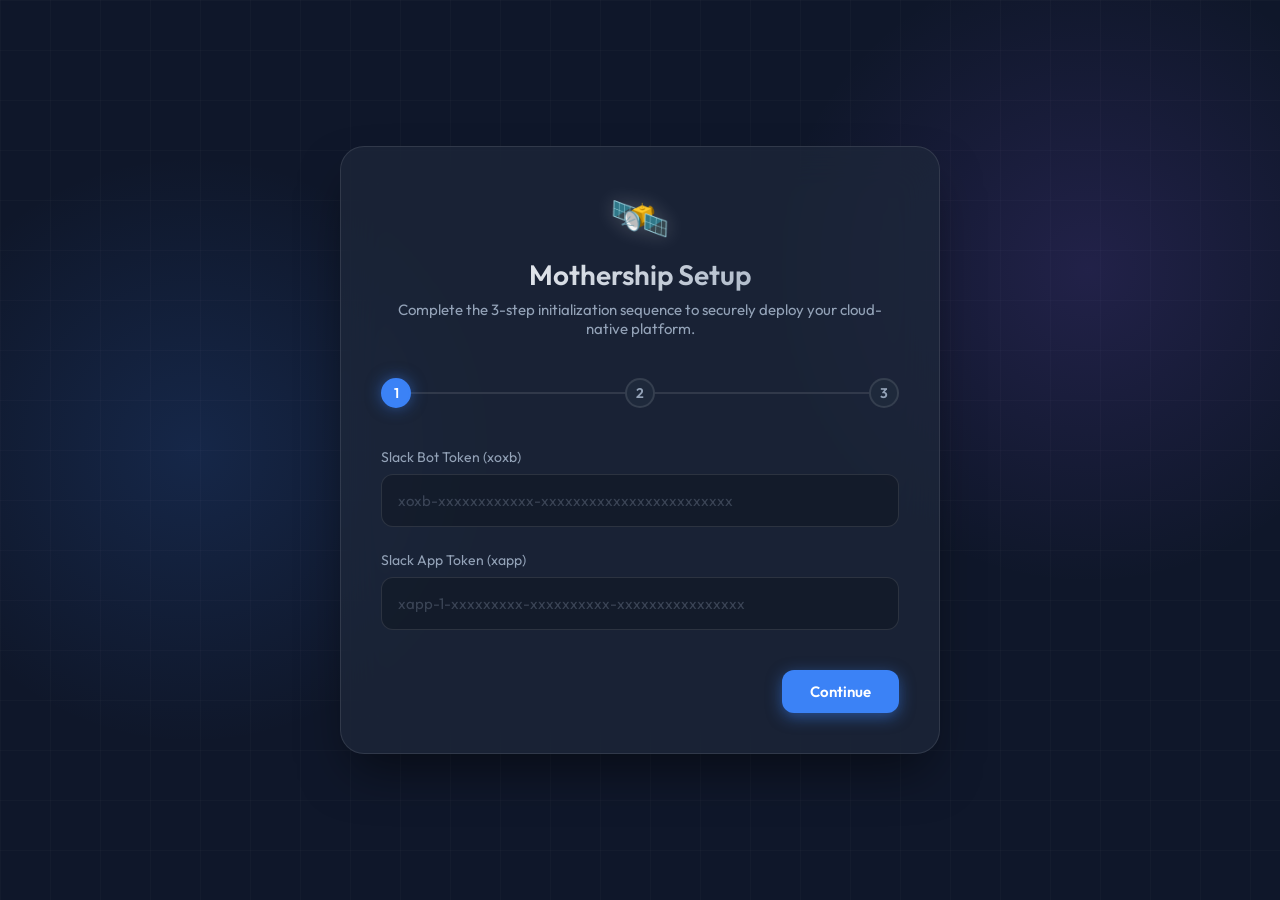
==== static/index.html @ e451baf6 "feat: Implement the initial Mothership application with a multi-stack AI agent tournament, Slack int" ====
<!DOCTYPE html>
<html lang="en">
<head>
    <meta charset="UTF-8">
    <meta name="viewport" content="width=device-width, initial-scale=1.0">
    <title>Mothership Initialization</title>
    <!-- Modern Typography -->
    <link href="https://fonts.googleapis.com/css2?family=Outfit:wght@300;400;600&display=swap" rel="stylesheet">
    <style>
        :root {
            --bg-dark: #0f172a;
            --glass-bg: rgba(30, 41, 59, 0.7);
            --glass-border: rgba(255, 255, 255, 0.1);
            --accent-primary: #3b82f6;
            --accent-glow: rgba(59, 130, 246, 0.5);
            --text-main: #f8fafc;
            --text-muted: #94a3b8;
            --success: #10b981;
        }

        * {
            box-sizing: border-box;
            margin: 0;
            padding: 0;
        }

        body {
            font-family: 'Outfit', sans-serif;
            background-color: var(--bg-dark);
            color: var(--text-main);
            min-height: 100vh;
            display: flex;
            align-items: center;
            justify-content: center;
            background-image: 
                radial-gradient(circle at 15% 50%, rgba(59, 130, 246, 0.15), transparent 25%),
                radial-gradient(circle at 85% 30%, rgba(139, 92, 246, 0.15), transparent 25%);
            overflow: hidden;
        }

        /* Animated background particles effect */
        .bg-grid {
            position: absolute;
            top: 0; left: 0; right: 0; bottom: 0;
            background-size: 50px 50px;
            background-image: linear-gradient(to right, rgba(255,255,255,0.02) 1px, transparent 1px),
                              linear-gradient(to bottom, rgba(255,255,255,0.02) 1px, transparent 1px);
            z-index: 0;
            pointer-events: none;
        }

        .wizard-container {
            position: relative;
            z-index: 10;
            width: 100%;
            max-width: 600px;
            background: var(--glass-bg);
            backdrop-filter: blur(20px);
            -webkit-backdrop-filter: blur(20px);
            border: 1px solid var(--glass-border);
            border-radius: 24px;
            padding: 40px;
            box-shadow: 0 25px 50px -12px rgba(0, 0, 0, 0.5);
            transform: translateY(20px);
            opacity: 0;
            animation: slideUp 0.6s cubic-bezier(0.16, 1, 0.3, 1) forwards;
        }

        @keyframes slideUp {
            to {
                transform: translateY(0);
                opacity: 1;
            }
        }

        .header {
            text-align: center;
            margin-bottom: 40px;
        }

        .logo-icon {
            font-size: 48px;
            display: inline-block;
            margin-bottom: 10px;
            text-shadow: 0 0 20px rgba(255,255,255,0.2);
            animation: float 4s ease-in-out infinite;
        }

        @keyframes float {
            0% { transform: translateY(0px); }
            50% { transform: translateY(-10px); }
            100% { transform: translateY(0px); }
        }

        h1 {
            font-size: 28px;
            font-weight: 600;
            background: linear-gradient(135deg, #fff, #94a3b8);
            -webkit-background-clip: text;
            -webkit-text-fill-color: transparent;
            margin-bottom: 8px;
        }

        p.subtitle {
            color: var(--text-muted);
            font-size: 15px;
        }

        .step-indicator {
            display: flex;
            justify-content: space-between;
            margin-bottom: 40px;
            position: relative;
        }

        .step-indicator::before {
            content: '';
            position: absolute;
            top: 50%;
            left: 0;
            right: 0;
            height: 2px;
            background: var(--glass-border);
            z-index: 1;
            transform: translateY(-50%);
        }

        .step-dot {
            width: 30px;
            height: 30px;
            border-radius: 50%;
            background: #1e293b;
            border: 2px solid var(--glass-border);
            display: flex;
            align-items: center;
            justify-content: center;
            font-size: 14px;
            font-weight: 600;
            color: var(--text-muted);
            z-index: 2;
            transition: all 0.3s ease;
        }

        .step-dot.active {
            background: var(--accent-primary);
            border-color: var(--accent-primary);
            color: white;
            box-shadow: 0 0 15px var(--accent-glow);
        }
        
        .step-dot.completed {
            background: var(--success);
            border-color: var(--success);
            color: white;
        }

        .form-step {
            display: none;
            animation: fadeIn 0.4s ease;
        }

        .form-step.active {
            display: block;
        }

        @keyframes fadeIn {
            from { opacity: 0; transform: translateX(10px); }
            to { opacity: 1; transform: translateX(0); }
        }

        .input-group {
            margin-bottom: 24px;
            position: relative;
        }

        label {
            display: block;
            margin-bottom: 8px;
            font-size: 14px;
            color: var(--text-muted);
            font-weight: 400;
        }

        input {
            width: 100%;
            padding: 16px;
            background: rgba(0, 0, 0, 0.2);
            border: 1px solid var(--glass-border);
            border-radius: 12px;
            color: white;
            font-family: inherit;
            font-size: 15px;
            transition: all 0.3s ease;
            outline: none;
        }

        input:focus {
            border-color: var(--accent-primary);
            box-shadow: 0 0 0 4px rgba(59, 130, 246, 0.1);
            background: rgba(0, 0, 0, 0.4);
        }
        
        input::placeholder {
            color: rgba(148, 163, 184, 0.3);
        }

        .navigation {
            display: flex;
            justify-content: space-between;
            margin-top: 40px;
        }

        button {
            padding: 12px 28px;
            border-radius: 12px;
            font-family: inherit;
            font-weight: 600;
            font-size: 15px;
            cursor: pointer;
            transition: all 0.2s ease;
            border: none;
            outline: none;
        }

        .btn-prev {
            background: transparent;
            color: var(--text-muted);
            border: 1px solid var(--glass-border);
        }

        .btn-prev:hover {
            background: rgba(255, 255, 255, 0.05);
            color: white;
        }

        .btn-next {
            background: var(--accent-primary);
            color: white;
            box-shadow: 0 4px 15px var(--accent-glow);
            margin-left: auto; /* Push to right if no prev button */
        }

        .btn-next:hover {
            transform: translateY(-2px);
            box-shadow: 0 6px 20px var(--accent-glow);
            background: #2563eb;
        }
        
        .btn-submit {
            background: linear-gradient(135deg, #10b981, #059669);
            color: white;
            box-shadow: 0 4px 15px rgba(16, 185, 129, 0.4);
            margin-left: auto;
        }

        .btn-submit:hover {
            transform: translateY(-2px);
            box-shadow: 0 6px 20px rgba(16, 185, 129, 0.5);
        }

        .hidden {
            display: none !important;
        }
        
        /* Loading Overlay */
        .loading-overlay {
            position: absolute;
            top: 0; left: 0; right: 0; bottom: 0;
            background: var(--glass-bg);
            backdrop-filter: blur(10px);
            border-radius: 24px;
            display: flex;
            flex-direction: column;
            align-items: center;
            justify-content: center;
            z-index: 20;
            opacity: 0;
            pointer-events: none;
            transition: opacity 0.3s ease;
        }
        
        .loading-overlay.active {
            opacity: 1;
            pointer-events: all;
        }

        .spinner {
            width: 40px;
            height: 40px;
            border: 4px solid rgba(255,255,255,0.1);
            border-left-color: var(--accent-primary);
            border-radius: 50%;
            animation: spin 1s linear infinite;
            margin-bottom: 20px;
        }
        
        @keyframes spin {
            100% { transform: rotate(360deg); }
        }
        
        .success-message {
            text-align: center;
            display: none;
        }
        
        .success-message.active {
            display: block;
            animation: scaleIn 0.5s cubic-bezier(0.175, 0.885, 0.32, 1.275) forwards;
        }
        
        @keyframes scaleIn {
            0% { transform: scale(0.8); opacity: 0; }
            100% { transform: scale(1); opacity: 1; }
        }
        
        .check-icon {
            width: 80px;
            height: 80px;
            background: rgba(16, 185, 129, 0.1);
            color: var(--success);
            border-radius: 50%;
            display: flex;
            align-items: center;
            justify-content: center;
            font-size: 40px;
            margin: 0 auto 20px;
        }
    </style>
</head>
<body>
    <div class="bg-grid"></div>

    <div class="wizard-container">
        <!-- Loading / Success Screen -->
        <div class="loading-overlay" id="loadingOverlay">
            <div class="spinner" id="spinner"></div>
            <p id="loadingText" style="color: var(--text-main); font-weight: 500;">Initializing Mothership Environment...</p>
            
            <div class="success-message" id="successMessage">
                <div class="check-icon">✓</div>
                <h2>Systems Online</h2>
                <p style="color: var(--text-muted); margin-top: 10px;">The environment has been configured.<br>Rebooting API server automatically...</p>
            </div>
        </div>

        <div class="header">
            <div class="logo-icon">🛰️</div>
            <h1>Mothership Setup</h1>
            <p class="subtitle">Complete the 3-step initialization sequence to securely deploy your cloud-native platform.</p>
        </div>

        <div class="step-indicator">
            <div class="step-dot active" data-step="1">1</div>
            <div class="step-dot" data-step="2">2</div>
            <div class="step-dot" data-step="3">3</div>
        </div>

        <form id="setupForm">
            <!-- Step 1: Slack Tokens -->
            <div class="form-step active" id="step1">
                <div class="input-group">
                    <label for="SLACK_BOT_TOKEN">Slack Bot Token (xoxb)</label>
                    <input type="password" id="SLACK_BOT_TOKEN" name="SLACK_BOT_TOKEN" placeholder="xoxb-xxxxxxxxxxxx-xxxxxxxxxxxxxxxxxxxxxxxx" required>
                </div>
                <div class="input-group">
                    <label for="SLACK_APP_TOKEN">Slack App Token (xapp)</label>
                    <input type="password" id="SLACK_APP_TOKEN" name="SLACK_APP_TOKEN" placeholder="xapp-1-xxxxxxxxx-xxxxxxxxxx-xxxxxxxxxxxxxxxx" required>
                </div>
            </div>

            <!-- Step 2: AI Provider Keys -->
            <div class="form-step" id="step2">
                <div class="input-group">
                    <label for="TOGETHERAI_API_KEY">TogetherAI API Key (For Logic Strategy)</label>
                    <input type="password" id="TOGETHERAI_API_KEY" name="TOGETHERAI_API_KEY" placeholder="xxxxxxxxxxxxxxxxxxxxxxxxxxxxxxxxxxxxxxxxxxxxxxxxxxxxxxxxx">
                </div>
                <div class="input-group">
                    <label for="SILICONFLOW_API_KEY">SiliconFlow API Key (For Efficiency/Speed Stacks)</label>
                    <input type="password" id="SILICONFLOW_API_KEY" name="SILICONFLOW_API_KEY" placeholder="sk-xxxxxxxxxxxxxxxxxxxxxxxxxxxxxxxx">
                </div>
                <div class="input-group">
                    <label for="DEEPSEEK_API_KEY">DeepSeek API Key (For Logic Strategy + Judge)</label>
                    <input type="password" id="DEEPSEEK_API_KEY" name="DEEPSEEK_API_KEY" placeholder="sk-xxxxxxxxxxxxxxxxxxxxxxxxxxxxxxxx">
                </div>
                <div class="input-group">
                    <label for="CEREBRAS_API_KEY">Cerebras API Key (For Fast LLaMA 4 Inference)</label>
                    <input type="password" id="CEREBRAS_API_KEY" name="CEREBRAS_API_KEY" placeholder="csk-xxxxxxxxxxxxxxxxxxxxxxxxxxxxxxxx">
                </div>
            </div>

            <!-- Step 3: Vector DB -->
            <div class="form-step" id="step3">
                <div class="input-group">
                    <label for="QDRANT_URL">Qdrant Cluster URL</label>
                    <input type="url" id="QDRANT_URL" name="QDRANT_URL" placeholder="https://xxx-xxx.aws.cloud.qdrant.io:6333" required>
                </div>
                <div class="input-group">
                    <label for="QDRANT_KEY">Qdrant API Key</label>
                    <input type="password" id="QDRANT_KEY" name="QDRANT_KEY" placeholder="xxxxxxxxxxxx-xxxxxxxxxxxx" required>
                </div>
            </div>

            <div class="navigation">
                <button type="button" class="btn-prev hidden" id="btnPrev">Back</button>
                <button type="button" class="btn-next" id="btnNext">Continue</button>
                <button type="submit" class="btn-submit hidden" id="btnSubmit">Engage Thrusters</button>
            </div>
        </form>
    </div>

    <script>
        const form = document.getElementById('setupForm');
        const steps = document.querySelectorAll('.form-step');
        const dots = document.querySelectorAll('.step-dot');
        const btnPrev = document.getElementById('btnPrev');
        const btnNext = document.getElementById('btnNext');
        const btnSubmit = document.getElementById('btnSubmit');
        
        let currentStep = 0;

        function updateUI() {
            // Update steps visibility
            steps.forEach((step, index) => {
                step.classList.toggle('active', index === currentStep);
            });

            // Update dots
            dots.forEach((dot, index) => {
                dot.classList.toggle('active', index === currentStep);
                dot.classList.toggle('completed', index < currentStep);
            });

            // Update buttons
            if (currentStep === 0) {
                btnPrev.classList.add('hidden');
            } else {
                btnPrev.classList.remove('hidden');
            }

            if (currentStep === steps.length - 1) {
                btnNext.classList.add('hidden');
                btnSubmit.classList.remove('hidden');
            } else {
                btnNext.classList.remove('hidden');
                btnSubmit.classList.add('hidden');
            }
            
            // Focus first input of current step
            const firstInput = steps[currentStep].querySelector('input');
            if(firstInput) firstInput.focus();
        }

        function validateStep() {
            const inputs = steps[currentStep].querySelectorAll('input[required]');
            let isValid = true;
            inputs.forEach(input => {
                if (!input.value.trim()) {
                    isValid = false;
                    input.style.borderColor = '#ef4444'; // Red flash
                    setTimeout(() => input.style.borderColor = '', 1000);
                }
            });
            return isValid;
        }

        btnNext.addEventListener('click', () => {
            if (validateStep() && currentStep < steps.length - 1) {
                currentStep++;
                updateUI();
            }
        });

        btnPrev.addEventListener('click', () => {
            if (currentStep > 0) {
                currentStep--;
                updateUI();
            }
        });
        
        // Enter key to proceed
        form.addEventListener('keypress', (e) => {
            if (e.key === 'Enter') {
                e.preventDefault();
                if (currentStep < steps.length - 1) {
                    btnNext.click();
                } else if (currentStep === steps.length - 1) {
                    btnSubmit.click();
                }
            }
        });

        form.addEventListener('submit', async (e) => {
            e.preventDefault();
            if (!validateStep()) return;

            // Gather data
            const formData = new FormData(form);
            const data = Object.fromEntries(formData.entries());

            // Show loading UI
            const overlay = document.getElementById('loadingOverlay');
            overlay.classList.add('active');

            try {
                // Submit to backend
                const response = await fetch('/api/setup', {
                    method: 'POST',
                    headers: {
                        'Content-Type': 'application/json',
                    },
                    body: JSON.stringify(data),
                });

                if (response.ok) {
                    // Show success
                    document.getElementById('spinner').style.display = 'none';
                    document.getElementById('loadingText').style.display = 'none';
                    document.getElementById('successMessage').classList.add('active');
                    
                    // Reload after a delay (server will reboot)
                    setTimeout(() => {
                        window.location.href = '/';
                    }, 4000);
                } else {
                    throw new Error('Server rejected configuration');
                }
            } catch (error) {
                alert('Setup Failed: ' + error.message);
                overlay.classList.remove('active');
            }
        });
    </script>
</body>
</html>
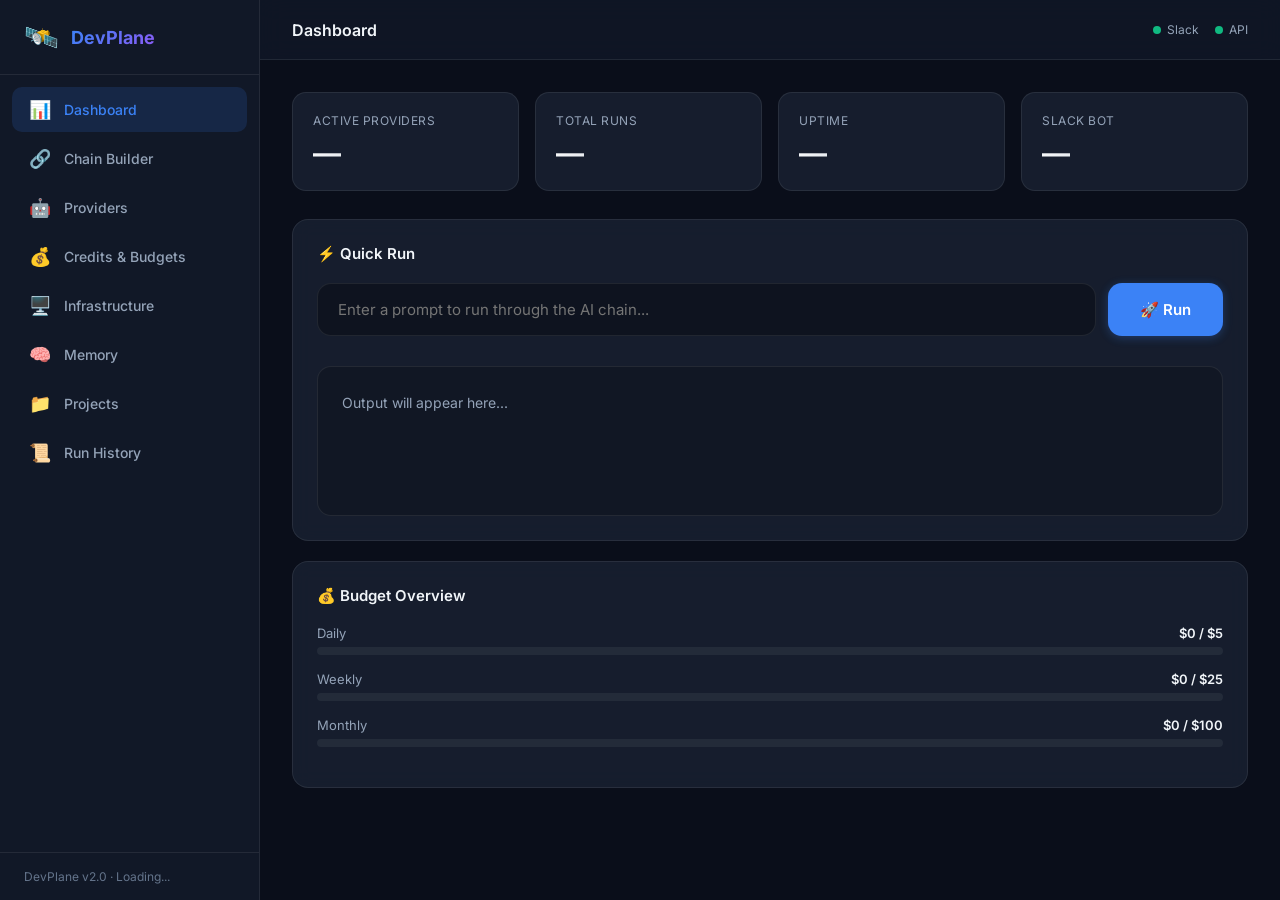
==== commit d6c8f1c9: "feat: DevPlane v2 - Infrastructure & Memory" ====
--- a/static/index.html
+++ b/static/index.html
@@ -1,534 +1,473 @@
 <!DOCTYPE html>
 <html lang="en">
+
 <head>
     <meta charset="UTF-8">
     <meta name="viewport" content="width=device-width, initial-scale=1.0">
-    <title>Mothership Initialization</title>
-    <!-- Modern Typography -->
-    <link href="https://fonts.googleapis.com/css2?family=Outfit:wght@300;400;600&display=swap" rel="stylesheet">
-    <style>
-        :root {
-            --bg-dark: #0f172a;
-            --glass-bg: rgba(30, 41, 59, 0.7);
-            --glass-border: rgba(255, 255, 255, 0.1);
-            --accent-primary: #3b82f6;
-            --accent-glow: rgba(59, 130, 246, 0.5);
-            --text-main: #f8fafc;
-            --text-muted: #94a3b8;
-            --success: #10b981;
-        }
-
-        * {
-            box-sizing: border-box;
-            margin: 0;
-            padding: 0;
-        }
-
-        body {
-            font-family: 'Outfit', sans-serif;
-            background-color: var(--bg-dark);
-            color: var(--text-main);
-            min-height: 100vh;
-            display: flex;
-            align-items: center;
-            justify-content: center;
-            background-image: 
-                radial-gradient(circle at 15% 50%, rgba(59, 130, 246, 0.15), transparent 25%),
-                radial-gradient(circle at 85% 30%, rgba(139, 92, 246, 0.15), transparent 25%);
-            overflow: hidden;
-        }
-
-        /* Animated background particles effect */
-        .bg-grid {
-            position: absolute;
-            top: 0; left: 0; right: 0; bottom: 0;
-            background-size: 50px 50px;
-            background-image: linear-gradient(to right, rgba(255,255,255,0.02) 1px, transparent 1px),
-                              linear-gradient(to bottom, rgba(255,255,255,0.02) 1px, transparent 1px);
-            z-index: 0;
-            pointer-events: none;
-        }
-
-        .wizard-container {
-            position: relative;
-            z-index: 10;
-            width: 100%;
-            max-width: 600px;
-            background: var(--glass-bg);
-            backdrop-filter: blur(20px);
-            -webkit-backdrop-filter: blur(20px);
-            border: 1px solid var(--glass-border);
-            border-radius: 24px;
-            padding: 40px;
-            box-shadow: 0 25px 50px -12px rgba(0, 0, 0, 0.5);
-            transform: translateY(20px);
-            opacity: 0;
-            animation: slideUp 0.6s cubic-bezier(0.16, 1, 0.3, 1) forwards;
-        }
-
-        @keyframes slideUp {
-            to {
-                transform: translateY(0);
-                opacity: 1;
-            }
-        }
-
-        .header {
-            text-align: center;
-            margin-bottom: 40px;
-        }
-
-        .logo-icon {
-            font-size: 48px;
-            display: inline-block;
-            margin-bottom: 10px;
-            text-shadow: 0 0 20px rgba(255,255,255,0.2);
-            animation: float 4s ease-in-out infinite;
-        }
-
-        @keyframes float {
-            0% { transform: translateY(0px); }
-            50% { transform: translateY(-10px); }
-            100% { transform: translateY(0px); }
-        }
-
-        h1 {
-            font-size: 28px;
-            font-weight: 600;
-            background: linear-gradient(135deg, #fff, #94a3b8);
-            -webkit-background-clip: text;
-            -webkit-text-fill-color: transparent;
-            margin-bottom: 8px;
-        }
-
-        p.subtitle {
-            color: var(--text-muted);
-            font-size: 15px;
-        }
-
-        .step-indicator {
-            display: flex;
-            justify-content: space-between;
-            margin-bottom: 40px;
-            position: relative;
-        }
-
-        .step-indicator::before {
-            content: '';
-            position: absolute;
-            top: 50%;
-            left: 0;
-            right: 0;
-            height: 2px;
-            background: var(--glass-border);
-            z-index: 1;
-            transform: translateY(-50%);
-        }
-
-        .step-dot {
-            width: 30px;
-            height: 30px;
-            border-radius: 50%;
-            background: #1e293b;
-            border: 2px solid var(--glass-border);
-            display: flex;
-            align-items: center;
-            justify-content: center;
-            font-size: 14px;
-            font-weight: 600;
-            color: var(--text-muted);
-            z-index: 2;
-            transition: all 0.3s ease;
-        }
-
-        .step-dot.active {
-            background: var(--accent-primary);
-            border-color: var(--accent-primary);
-            color: white;
-            box-shadow: 0 0 15px var(--accent-glow);
-        }
-        
-        .step-dot.completed {
-            background: var(--success);
-            border-color: var(--success);
-            color: white;
-        }
-
-        .form-step {
-            display: none;
-            animation: fadeIn 0.4s ease;
-        }
-
-        .form-step.active {
-            display: block;
-        }
-
-        @keyframes fadeIn {
-            from { opacity: 0; transform: translateX(10px); }
-            to { opacity: 1; transform: translateX(0); }
-        }
-
-        .input-group {
-            margin-bottom: 24px;
-            position: relative;
-        }
-
-        label {
-            display: block;
-            margin-bottom: 8px;
-            font-size: 14px;
-            color: var(--text-muted);
-            font-weight: 400;
-        }
-
-        input {
-            width: 100%;
-            padding: 16px;
-            background: rgba(0, 0, 0, 0.2);
-            border: 1px solid var(--glass-border);
-            border-radius: 12px;
-            color: white;
-            font-family: inherit;
-            font-size: 15px;
-            transition: all 0.3s ease;
-            outline: none;
-        }
-
-        input:focus {
-            border-color: var(--accent-primary);
-            box-shadow: 0 0 0 4px rgba(59, 130, 246, 0.1);
-            background: rgba(0, 0, 0, 0.4);
-        }
-        
-        input::placeholder {
-            color: rgba(148, 163, 184, 0.3);
-        }
-
-        .navigation {
-            display: flex;
-            justify-content: space-between;
-            margin-top: 40px;
-        }
-
-        button {
-            padding: 12px 28px;
-            border-radius: 12px;
-            font-family: inherit;
-            font-weight: 600;
-            font-size: 15px;
-            cursor: pointer;
-            transition: all 0.2s ease;
-            border: none;
-            outline: none;
-        }
-
-        .btn-prev {
-            background: transparent;
-            color: var(--text-muted);
-            border: 1px solid var(--glass-border);
-        }
-
-        .btn-prev:hover {
-            background: rgba(255, 255, 255, 0.05);
-            color: white;
-        }
-
-        .btn-next {
-            background: var(--accent-primary);
-            color: white;
-            box-shadow: 0 4px 15px var(--accent-glow);
-            margin-left: auto; /* Push to right if no prev button */
-        }
-
-        .btn-next:hover {
-            transform: translateY(-2px);
-            box-shadow: 0 6px 20px var(--accent-glow);
-            background: #2563eb;
-        }
-        
-        .btn-submit {
-            background: linear-gradient(135deg, #10b981, #059669);
-            color: white;
-            box-shadow: 0 4px 15px rgba(16, 185, 129, 0.4);
-            margin-left: auto;
-        }
-
-        .btn-submit:hover {
-            transform: translateY(-2px);
-            box-shadow: 0 6px 20px rgba(16, 185, 129, 0.5);
-        }
-
-        .hidden {
-            display: none !important;
-        }
-        
-        /* Loading Overlay */
-        .loading-overlay {
-            position: absolute;
-            top: 0; left: 0; right: 0; bottom: 0;
-            background: var(--glass-bg);
-            backdrop-filter: blur(10px);
-            border-radius: 24px;
-            display: flex;
-            flex-direction: column;
-            align-items: center;
-            justify-content: center;
-            z-index: 20;
-            opacity: 0;
-            pointer-events: none;
-            transition: opacity 0.3s ease;
-        }
-        
-        .loading-overlay.active {
-            opacity: 1;
-            pointer-events: all;
-        }
-
-        .spinner {
-            width: 40px;
-            height: 40px;
-            border: 4px solid rgba(255,255,255,0.1);
-            border-left-color: var(--accent-primary);
-            border-radius: 50%;
-            animation: spin 1s linear infinite;
-            margin-bottom: 20px;
-        }
-        
-        @keyframes spin {
-            100% { transform: rotate(360deg); }
-        }
-        
-        .success-message {
-            text-align: center;
-            display: none;
-        }
-        
-        .success-message.active {
-            display: block;
-            animation: scaleIn 0.5s cubic-bezier(0.175, 0.885, 0.32, 1.275) forwards;
-        }
-        
-        @keyframes scaleIn {
-            0% { transform: scale(0.8); opacity: 0; }
-            100% { transform: scale(1); opacity: 1; }
-        }
-        
-        .check-icon {
-            width: 80px;
-            height: 80px;
-            background: rgba(16, 185, 129, 0.1);
-            color: var(--success);
-            border-radius: 50%;
-            display: flex;
-            align-items: center;
-            justify-content: center;
-            font-size: 40px;
-            margin: 0 auto 20px;
-        }
-    </style>
+    <title>DevPlane — AI Control Plane</title>
+    <meta name="description"
+        content="Unified AI control plane with configurable chains, tier escalation, and API credit management.">
+    <link href="https://fonts.googleapis.com/css2?family=Inter:wght@400;500;600;700&display=swap" rel="stylesheet">
+    <link rel="stylesheet" href="/static/css/dashboard.css">
 </head>
+
 <body>
-    <div class="bg-grid"></div>
-
-    <div class="wizard-container">
-        <!-- Loading / Success Screen -->
-        <div class="loading-overlay" id="loadingOverlay">
-            <div class="spinner" id="spinner"></div>
-            <p id="loadingText" style="color: var(--text-main); font-weight: 500;">Initializing Mothership Environment...</p>
-            
-            <div class="success-message" id="successMessage">
-                <div class="check-icon">✓</div>
-                <h2>Systems Online</h2>
-                <p style="color: var(--text-muted); margin-top: 10px;">The environment has been configured.<br>Rebooting API server automatically...</p>
+    <div class="app-layout">
+
+        <!-- ─── Sidebar ──────────────────────────────────────────────── -->
+        <aside class="sidebar">
+            <div class="sidebar-header">
+                <span class="logo">🛰️</span>
+                <h1>DevPlane</h1>
             </div>
-        </div>
-
-        <div class="header">
-            <div class="logo-icon">🛰️</div>
-            <h1>Mothership Setup</h1>
-            <p class="subtitle">Complete the 3-step initialization sequence to securely deploy your cloud-native platform.</p>
-        </div>
-
-        <div class="step-indicator">
-            <div class="step-dot active" data-step="1">1</div>
-            <div class="step-dot" data-step="2">2</div>
-            <div class="step-dot" data-step="3">3</div>
-        </div>
-
-        <form id="setupForm">
-            <!-- Step 1: Slack Tokens -->
-            <div class="form-step active" id="step1">
-                <div class="input-group">
-                    <label for="SLACK_BOT_TOKEN">Slack Bot Token (xoxb)</label>
-                    <input type="password" id="SLACK_BOT_TOKEN" name="SLACK_BOT_TOKEN" placeholder="xoxb-xxxxxxxxxxxx-xxxxxxxxxxxxxxxxxxxxxxxx" required>
-                </div>
-                <div class="input-group">
-                    <label for="SLACK_APP_TOKEN">Slack App Token (xapp)</label>
-                    <input type="password" id="SLACK_APP_TOKEN" name="SLACK_APP_TOKEN" placeholder="xapp-1-xxxxxxxxx-xxxxxxxxxx-xxxxxxxxxxxxxxxx" required>
-                </div>
+            <nav class="sidebar-nav">
+                <div class="nav-item active" data-page="dashboard">
+                    <span class="icon">📊</span> Dashboard
+                </div>
+                <div class="nav-item" data-page="chains">
+                    <span class="icon">🔗</span> Chain Builder
+                </div>
+                <div class="nav-item" data-page="providers">
+                    <span class="icon">🤖</span> Providers
+                </div>
+                <div class="nav-item" data-page="credits">
+                    <span class="icon">💰</span> Credits & Budgets
+                </div>
+                <div class="nav-item" data-page="infra">
+                    <span class="icon">🖥️</span> Infrastructure
+                </div>
+                <div class="nav-item" data-page="memory">
+                    <span class="icon">🧠</span> Memory
+                </div>
+                <div class="nav-item" data-page="projects">
+                    <span class="icon">📁</span> Projects
+                </div>
+                <div class="nav-item" data-page="history">
+                    <span class="icon">📜</span> Run History
+                </div>
+            </nav>
+            <div class="sidebar-footer">
+                DevPlane v2.0 · <span id="footer-status">Loading...</span>
             </div>
-
-            <!-- Step 2: AI Provider Keys -->
-            <div class="form-step" id="step2">
-                <div class="input-group">
-                    <label for="TOGETHERAI_API_KEY">TogetherAI API Key (For Logic Strategy)</label>
-                    <input type="password" id="TOGETHERAI_API_KEY" name="TOGETHERAI_API_KEY" placeholder="xxxxxxxxxxxxxxxxxxxxxxxxxxxxxxxxxxxxxxxxxxxxxxxxxxxxxxxxx">
-                </div>
-                <div class="input-group">
-                    <label for="SILICONFLOW_API_KEY">SiliconFlow API Key (For Efficiency/Speed Stacks)</label>
-                    <input type="password" id="SILICONFLOW_API_KEY" name="SILICONFLOW_API_KEY" placeholder="sk-xxxxxxxxxxxxxxxxxxxxxxxxxxxxxxxx">
-                </div>
-                <div class="input-group">
-                    <label for="DEEPSEEK_API_KEY">DeepSeek API Key (For Logic Strategy + Judge)</label>
-                    <input type="password" id="DEEPSEEK_API_KEY" name="DEEPSEEK_API_KEY" placeholder="sk-xxxxxxxxxxxxxxxxxxxxxxxxxxxxxxxx">
-                </div>
-                <div class="input-group">
-                    <label for="CEREBRAS_API_KEY">Cerebras API Key (For Fast LLaMA 4 Inference)</label>
-                    <input type="password" id="CEREBRAS_API_KEY" name="CEREBRAS_API_KEY" placeholder="csk-xxxxxxxxxxxxxxxxxxxxxxxxxxxxxxxx">
-                </div>
+        </aside>
+
+        <!-- ─── Main Content ──────────────────────────────────────────── -->
+        <main class="main-content">
+            <header class="top-bar">
+                <h2 id="pageTitle">Dashboard</h2>
+                <div class="status-indicators">
+                    <div class="status-dot">
+                        <div class="dot" id="slack-dot"></div>
+                        <span>Slack</span>
+                    </div>
+                    <div class="status-dot">
+                        <div class="dot"></div>
+                        <span>API</span>
+                    </div>
+                </div>
+            </header>
+
+            <div class="page-content">
+
+                <!-- ════════════════════ DASHBOARD ════════════════════ -->
+                <div class="page active" id="page-dashboard">
+                    <div class="grid-4" style="margin-bottom:28px">
+                        <div class="stat-card">
+                            <div class="stat-label">Active Providers</div>
+                            <div class="stat-value" id="stat-providers">—</div>
+                        </div>
+                        <div class="stat-card">
+                            <div class="stat-label">Total Runs</div>
+                            <div class="stat-value" id="stat-runs">—</div>
+                        </div>
+                        <div class="stat-card">
+                            <div class="stat-label">Uptime</div>
+                            <div class="stat-value" id="stat-uptime">—</div>
+                        </div>
+                        <div class="stat-card">
+                            <div class="stat-label">Slack Bot</div>
+                            <div class="stat-value" id="stat-slack">—</div>
+                        </div>
+                    </div>
+
+                    <!-- Quick Run -->
+                    <div class="card">
+                        <div class="card-header">
+                            <h3>⚡ Quick Run</h3>
+                        </div>
+                        <div class="prompt-container">
+                            <input type="text" id="prompt-input"
+                                placeholder="Enter a prompt to run through the AI chain..." autocomplete="off">
+                            <button class="btn btn-primary" onclick="runChain()">🚀 Run</button>
+                        </div>
+                        <div class="run-output" id="run-output">Output will appear here...</div>
+                    </div>
+
+                    <!-- Budget Overview -->
+                    <div class="card">
+                        <div class="card-header">
+                            <h3>💰 Budget Overview</h3>
+                        </div>
+                        <div class="budget-bar-container">
+                            <div class="budget-bar-label"><span class="label">Daily</span><span class="value"
+                                    id="budget-value-daily">$0 / $5</span></div>
+                            <div class="budget-bar">
+                                <div class="budget-bar-fill" id="budget-fill-daily" style="width:0%"></div>
+                            </div>
+                        </div>
+                        <div class="budget-bar-container">
+                            <div class="budget-bar-label"><span class="label">Weekly</span><span class="value"
+                                    id="budget-value-weekly">$0 / $25</span></div>
+                            <div class="budget-bar">
+                                <div class="budget-bar-fill" id="budget-fill-weekly" style="width:0%"></div>
+                            </div>
+                        </div>
+                        <div class="budget-bar-container">
+                            <div class="budget-bar-label"><span class="label">Monthly</span><span class="value"
+                                    id="budget-value-monthly">$0 / $100</span></div>
+                            <div class="budget-bar">
+                                <div class="budget-bar-fill" id="budget-fill-monthly" style="width:0%"></div>
+                            </div>
+                        </div>
+                    </div>
+                </div>
+
+                <!-- ════════════════════ CHAIN BUILDER ════════════════════ -->
+                <div class="page" id="page-chains">
+                    <div class="card">
+                        <div class="card-header">
+                            <h3>🔗 Chain Pipeline</h3>
+                        </div>
+                        <div class="chain-vis" id="chain-vis">
+                            <div class="chain-node">
+                                <div class="node-icon">📋</div>
+                                <div class="node-label">Planner</div>
+                            </div>
+                            <div class="chain-arrow">→</div>
+                            <div class="chain-node">
+                                <div class="node-icon">⚙️</div>
+                                <div class="node-label">Executor</div>
+                            </div>
+                            <div class="chain-arrow">→</div>
+                            <div class="chain-node">
+                                <div class="node-icon">✅</div>
+                                <div class="node-label">Reviewer</div>
+                            </div>
+                            <div class="chain-arrow">→</div>
+                            <div class="chain-node">
+                                <div class="node-icon">🏆</div>
+                                <div class="node-label">Judge</div>
+                            </div>
+                        </div>
+                    </div>
+
+                    <div class="card">
+                        <div class="card-header">
+                            <h3>📊 Tier Configuration</h3>
+                        </div>
+                        <div class="grid-3" id="tiers-container">
+                            <div class="tier-card tier-cheap">
+                                <div class="tier-header">Cheap Tier</div>
+                                <p style="color:var(--text-dim);font-size:13px">Loading...</p>
+                            </div>
+                            <div class="tier-card tier-mid">
+                                <div class="tier-header">Mid Tier</div>
+                                <p style="color:var(--text-dim);font-size:13px">Loading...</p>
+                            </div>
+                            <div class="tier-card tier-premium">
+                                <div class="tier-header">Premium Tier</div>
+                                <p style="color:var(--text-dim);font-size:13px">Loading...</p>
+                            </div>
+                        </div>
+                    </div>
+
+                    <!-- Quick Run from Chains page -->
+                    <div class="card">
+                        <div class="card-header">
+                            <h3>⚡ Test Chain</h3>
+                        </div>
+                        <div class="prompt-container">
+                            <input type="text" id="chain-prompt-input" placeholder="Test a prompt..." autocomplete="off"
+                                onkeypress="if(event.key==='Enter'){document.getElementById('prompt-input').value=this.value;runChain();}">
+                            <button class="btn btn-primary"
+                                onclick="document.getElementById('prompt-input').value=document.getElementById('chain-prompt-input').value;runChain();">🚀
+                                Run</button>
+                        </div>
+                    </div>
+                </div>
+
+                <!-- ════════════════════ PROVIDERS ════════════════════ -->
+                <div class="page" id="page-providers">
+                    <div class="card">
+                        <div class="card-header">
+                            <h3>🤖 AI Providers</h3>
+                            <span class="badge badge-success" id="active-count">Loading...</span>
+                        </div>
+                        <div id="providers-list" style="display:flex; flex-direction:column; gap:12px;">
+                            <p style="color:var(--text-dim)">Loading providers...</p>
+                        </div>
+                    </div>
+                </div>
+
+                <!-- ════════════════════ CREDITS ════════════════════ -->
+                <div class="page" id="page-credits">
+                    <div class="card">
+                        <div class="card-header">
+                            <h3>💰 Budget Limits</h3>
+                        </div>
+                        <div class="budget-bar-container">
+                            <div class="budget-bar-label"><span class="label">Daily</span><span class="value"
+                                    id="budget-value-daily">$0 / $5</span></div>
+                            <div class="budget-bar">
+                                <div class="budget-bar-fill" id="budget-fill-daily" style="width:0%"></div>
+                            </div>
+                        </div>
+                        <div class="budget-bar-container">
+                            <div class="budget-bar-label"><span class="label">Weekly</span><span class="value"
+                                    id="budget-value-weekly">$0 / $25</span></div>
+                            <div class="budget-bar">
+                                <div class="budget-bar-fill" id="budget-fill-weekly" style="width:0%"></div>
+                            </div>
+                        </div>
+                        <div class="budget-bar-container">
+                            <div class="budget-bar-label"><span class="label">Monthly</span><span class="value"
+                                    id="budget-value-monthly">$0 / $100</span></div>
+                            <div class="budget-bar">
+                                <div class="budget-bar-fill" id="budget-fill-monthly" style="width:0%"></div>
+                            </div>
+                        </div>
+                    </div>
+
+                    <div class="card">
+                        <div class="card-header">
+                            <h3>📊 Per-Provider Spending</h3>
+                        </div>
+                        <div class="table-container">
+                            <table>
+                                <thead>
+                                    <tr>
+                                        <th>Provider</th>
+                                        <th>Spent (Month)</th>
+                                        <th>Limit</th>
+                                        <th>Usage</th>
+                                    </tr>
+                                </thead>
+                                <tbody id="provider-spending-body">
+                                    <tr>
+                                        <td colspan="4" style="color:var(--text-dim)">Loading...</td>
+                                    </tr>
+                                </tbody>
+                            </table>
+                        </div>
+                    </div>
+                </div>
+
+                <!-- ════════════════════ PROJECTS ════════════════════ -->
+                <div class="page" id="page-projects">
+                    <div id="projects-list">
+                        <p style="color:var(--text-dim)">Loading projects...</p>
+                    </div>
+                </div>
+
+                <!-- ════════════════════ HISTORY ════════════════════ -->
+                <div class="page" id="page-history">
+                    <div class="card">
+                        <div class="card-header">
+                            <h3>📜 Run History</h3>
+                        </div>
+                        <div class="table-container">
+                            <table>
+                                <thead>
+                                    <tr>
+                                        <th>ID</th>
+                                        <th>Prompt</th>
+                                        <th>Winner</th>
+                                        <th>Cost</th>
+                                        <th>Time</th>
+                                        <th>Date</th>
+                                    </tr>
+                                </thead>
+                                <tbody id="history-body">
+                                    <tr>
+                                        <td colspan="6" style="color:var(--text-dim)">Loading...</td>
+                                    </tr>
+                                </tbody>
+                            </table>
+                        </div>
+                    </div>
+                </div>
+
+                <!-- ════════════════════ INFRASTRUCTURE ════════════════════ -->
+                <div class="page" id="page-infra">
+                    <div class="grid-4" style="margin-bottom:28px">
+                        <div class="stat-card">
+                            <div class="stat-label">Active Droplets</div>
+                            <div class="stat-value" id="stat-active-droplets">—</div>
+                        </div>
+                        <div class="stat-card">
+                            <div class="stat-label">Workspaces</div>
+                            <div class="stat-value" id="stat-active-ws">—</div>
+                        </div>
+                        <div class="stat-card">
+                            <div class="stat-label">Cost / Hour</div>
+                            <div class="stat-value" id="stat-infra-cost">—</div>
+                        </div>
+                        <div class="stat-card">
+                            <div class="stat-label">DO Config</div>
+                            <div class="stat-value" id="stat-do-status">—</div>
+                        </div>
+                    </div>
+
+                    <div class="grid-2">
+                        <!-- Spin Up VM -->
+                        <div class="card">
+                            <div class="card-header">
+                                <h3>🚀 Spin Up VM</h3>
+                            </div>
+                            <div class="form-group">
+                                <label>Size</label>
+                                <select id="vm-size">
+                                    <option value="s-1vcpu-1gb">Basic 1vCPU 1GB ($6/mo)</option>
+                                    <option value="s-1vcpu-2gb">Basic 1vCPU 2GB ($12/mo)</option>
+                                    <option value="s-2vcpu-4gb" selected>Basic 2vCPU 4GB ($24/mo)</option>
+                                    <option value="s-4vcpu-8gb">Basic 4vCPU 8GB ($48/mo)</option>
+                                    <option value="s-8vcpu-16gb">Basic 8vCPU 16GB ($96/mo)</option>
+                                </select>
+                            </div>
+                            <div class="form-group">
+                                <label>Type</label>
+                                <select id="vm-type">
+                                    <option value="worker">Ephemeral Worker</option>
+                                    <option value="persistent">Persistent VM</option>
+                                    <option value="gpu">GPU Droplet</option>
+                                </select>
+                            </div>
+                            <div class="form-group">
+                                <label>TTL (minutes, 0 = no expiry)</label>
+                                <input type="number" id="vm-ttl" value="30" min="0" max="1440">
+                            </div>
+                            <button class="btn btn-primary" onclick="spinUpVM()" id="btn-spin-up">🚀 Launch</button>
+                        </div>
+
+                        <!-- Kasm Workspaces -->
+                        <div class="card">
+                            <div class="card-header">
+                                <h3>🖥️ Kasm Workspaces</h3>
+                            </div>
+                            <div class="form-group">
+                                <label>Template</label>
+                                <select id="ws-template">
+                                    <option value="antigravity">🌐 Antigravity Pro (Chrome)</option>
+                                    <option value="kilo-code">💻 Kilo Code (VS Code)</option>
+                                    <option value="pycharm-kilo">🐍 PyCharm Pro & Kilo</option>
+                                    <option value="dev-full">🖥️ Full Dev Desktop</option>
+                                </select>
+                            </div>
+                            <button class="btn btn-primary" onclick="launchWorkspace()" id="btn-launch-ws">🖥️ Launch
+                                Workspace</button>
+                            <div id="workspaces-list" style="margin-top:16px"></div>
+                        </div>
+                    </div>
+
+                    <!-- Active Droplets -->
+                    <div class="card">
+                        <div class="card-header">
+                            <h3>🔧 Active Droplets</h3>
+                        </div>
+                        <div class="table-container">
+                            <table>
+                                <thead>
+                                    <tr>
+                                        <th>Name</th>
+                                        <th>Size</th>
+                                        <th>Status</th>
+                                        <th>IP</th>
+                                        <th>Cost/hr</th>
+                                        <th>Actions</th>
+                                    </tr>
+                                </thead>
+                                <tbody id="droplets-body">
+                                    <tr>
+                                        <td colspan="6" style="color:var(--text-dim)">Loading...</td>
+                                    </tr>
+                                </tbody>
+                            </table>
+                        </div>
+                    </div>
+                </div>
+
+                <!-- ════════════════════ MEMORY ════════════════════ -->
+                <div class="page" id="page-memory">
+                    <div class="grid-3" style="margin-bottom:28px">
+                        <div class="stat-card">
+                            <div class="stat-label">Total Memories</div>
+                            <div class="stat-value" id="stat-memories">—</div>
+                        </div>
+                        <div class="stat-card">
+                            <div class="stat-label">Qdrant Connected</div>
+                            <div class="stat-value" id="stat-qdrant">—</div>
+                        </div>
+                        <div class="stat-card">
+                            <div class="stat-label">Optimizer Entries</div>
+                            <div class="stat-value" id="stat-optimizer">—</div>
+                        </div>
+                    </div>
+
+                    <!-- Search Memory -->
+                    <div class="card">
+                        <div class="card-header">
+                            <h3>🔍 Search Memory</h3>
+                        </div>
+                        <div class="prompt-container">
+                            <input type="text" id="memory-search-input" placeholder="Search past AI context..."
+                                autocomplete="off" onkeypress="if(event.key==='Enter')searchMemory()">
+                            <button class="btn btn-primary" onclick="searchMemory()">🔍 Search</button>
+                        </div>
+                        <div id="memory-results" style="margin-top:12px"></div>
+                    </div>
+
+                    <!-- Memory History -->
+                    <div class="card">
+                        <div class="card-header">
+                            <h3>📜 Recent Memory</h3>
+                            <button class="btn btn-sm btn-danger" onclick="clearMemory()">🗑️ Clear All</button>
+                        </div>
+                        <div id="memory-history"></div>
+                    </div>
+
+                    <!-- Optimizer Insights -->
+                    <div class="card">
+                        <div class="card-header">
+                            <h3>📈 Model Performance Insights</h3>
+                        </div>
+                        <div class="table-container">
+                            <table>
+                                <thead>
+                                    <tr>
+                                        <th>Model</th>
+                                        <th>Step</th>
+                                        <th>Avg Cost</th>
+                                        <th>Avg Speed</th>
+                                        <th>Quality</th>
+                                        <th>Runs</th>
+                                    </tr>
+                                </thead>
+                                <tbody id="insights-body">
+                                    <tr>
+                                        <td colspan="6" style="color:var(--text-dim)">Run some chains to build
+                                            performance data...</td>
+                                    </tr>
+                                </tbody>
+                            </table>
+                        </div>
+                    </div>
+                </div>
+
             </div>
-
-            <!-- Step 3: Vector DB -->
-            <div class="form-step" id="step3">
-                <div class="input-group">
-                    <label for="QDRANT_URL">Qdrant Cluster URL</label>
-                    <input type="url" id="QDRANT_URL" name="QDRANT_URL" placeholder="https://xxx-xxx.aws.cloud.qdrant.io:6333" required>
-                </div>
-                <div class="input-group">
-                    <label for="QDRANT_KEY">Qdrant API Key</label>
-                    <input type="password" id="QDRANT_KEY" name="QDRANT_KEY" placeholder="xxxxxxxxxxxx-xxxxxxxxxxxx" required>
-                </div>
-            </div>
-
-            <div class="navigation">
-                <button type="button" class="btn-prev hidden" id="btnPrev">Back</button>
-                <button type="button" class="btn-next" id="btnNext">Continue</button>
-                <button type="submit" class="btn-submit hidden" id="btnSubmit">Engage Thrusters</button>
-            </div>
-        </form>
+        </main>
     </div>
 
-    <script>
-        const form = document.getElementById('setupForm');
-        const steps = document.querySelectorAll('.form-step');
-        const dots = document.querySelectorAll('.step-dot');
-        const btnPrev = document.getElementById('btnPrev');
-        const btnNext = document.getElementById('btnNext');
-        const btnSubmit = document.getElementById('btnSubmit');
-        
-        let currentStep = 0;
-
-        function updateUI() {
-            // Update steps visibility
-            steps.forEach((step, index) => {
-                step.classList.toggle('active', index === currentStep);
-            });
-
-            // Update dots
-            dots.forEach((dot, index) => {
-                dot.classList.toggle('active', index === currentStep);
-                dot.classList.toggle('completed', index < currentStep);
-            });
-
-            // Update buttons
-            if (currentStep === 0) {
-                btnPrev.classList.add('hidden');
-            } else {
-                btnPrev.classList.remove('hidden');
-            }
-
-            if (currentStep === steps.length - 1) {
-                btnNext.classList.add('hidden');
-                btnSubmit.classList.remove('hidden');
-            } else {
-                btnNext.classList.remove('hidden');
-                btnSubmit.classList.add('hidden');
-            }
-            
-            // Focus first input of current step
-            const firstInput = steps[currentStep].querySelector('input');
-            if(firstInput) firstInput.focus();
-        }
-
-        function validateStep() {
-            const inputs = steps[currentStep].querySelectorAll('input[required]');
-            let isValid = true;
-            inputs.forEach(input => {
-                if (!input.value.trim()) {
-                    isValid = false;
-                    input.style.borderColor = '#ef4444'; // Red flash
-                    setTimeout(() => input.style.borderColor = '', 1000);
-                }
-            });
-            return isValid;
-        }
-
-        btnNext.addEventListener('click', () => {
-            if (validateStep() && currentStep < steps.length - 1) {
-                currentStep++;
-                updateUI();
-            }
-        });
-
-        btnPrev.addEventListener('click', () => {
-            if (currentStep > 0) {
-                currentStep--;
-                updateUI();
-            }
-        });
-        
-        // Enter key to proceed
-        form.addEventListener('keypress', (e) => {
-            if (e.key === 'Enter') {
-                e.preventDefault();
-                if (currentStep < steps.length - 1) {
-                    btnNext.click();
-                } else if (currentStep === steps.length - 1) {
-                    btnSubmit.click();
-                }
-            }
-        });
-
-        form.addEventListener('submit', async (e) => {
-            e.preventDefault();
-            if (!validateStep()) return;
-
-            // Gather data
-            const formData = new FormData(form);
-            const data = Object.fromEntries(formData.entries());
-
-            // Show loading UI
-            const overlay = document.getElementById('loadingOverlay');
-            overlay.classList.add('active');
-
-            try {
-                // Submit to backend
-                const response = await fetch('/api/setup', {
-                    method: 'POST',
-                    headers: {
-                        'Content-Type': 'application/json',
-                    },
-                    body: JSON.stringify(data),
-                });
-
-                if (response.ok) {
-                    // Show success
-                    document.getElementById('spinner').style.display = 'none';
-                    document.getElementById('loadingText').style.display = 'none';
-                    document.getElementById('successMessage').classList.add('active');
-                    
-                    // Reload after a delay (server will reboot)
-                    setTimeout(() => {
-                        window.location.href = '/';
-                    }, 4000);
-                } else {
-                    throw new Error('Server rejected configuration');
-                }
-            } catch (error) {
-                alert('Setup Failed: ' + error.message);
-                overlay.classList.remove('active');
-            }
-        });
-    </script>
+    <script src="/static/js/app.js"></script>
 </body>
-</html>
+
+</html>
--- a/static/css/dashboard.css
+++ b/static/css/dashboard.css
@@ -0,0 +1,592 @@
+:root {
+    --bg-dark: #0a0e1a;
+    --bg-surface: #111827;
+    --bg-card: rgba(30, 41, 59, 0.6);
+    --bg-card-hover: rgba(30, 41, 59, 0.8);
+    --glass-border: rgba(255, 255, 255, 0.08);
+    --accent: #3b82f6;
+    --accent-glow: rgba(59, 130, 246, 0.3);
+    --accent-secondary: #8b5cf6;
+    --success: #10b981;
+    --warning: #f59e0b;
+    --error: #ef4444;
+    --text-main: #f1f5f9;
+    --text-muted: #94a3b8;
+    --text-dim: #64748b;
+    --sidebar-width: 260px;
+    --header-height: 60px;
+}
+
+* { box-sizing: border-box; margin: 0; padding: 0; }
+
+body {
+    font-family: 'Inter', 'Segoe UI', sans-serif;
+    background: var(--bg-dark);
+    color: var(--text-main);
+    min-height: 100vh;
+    overflow-x: hidden;
+}
+
+/* ─── Layout ──────────────────────────────────────────────────────────── */
+
+.app-layout {
+    display: flex;
+    min-height: 100vh;
+}
+
+.sidebar {
+    width: var(--sidebar-width);
+    background: var(--bg-surface);
+    border-right: 1px solid var(--glass-border);
+    display: flex;
+    flex-direction: column;
+    position: fixed;
+    top: 0;
+    left: 0;
+    bottom: 0;
+    z-index: 100;
+}
+
+.sidebar-header {
+    padding: 20px 24px;
+    border-bottom: 1px solid var(--glass-border);
+    display: flex;
+    align-items: center;
+    gap: 12px;
+}
+
+.sidebar-header .logo { font-size: 28px; }
+.sidebar-header h1 {
+    font-size: 18px;
+    font-weight: 700;
+    background: linear-gradient(135deg, #3b82f6, #8b5cf6);
+    -webkit-background-clip: text;
+    -webkit-text-fill-color: transparent;
+}
+
+.sidebar-nav {
+    flex: 1;
+    padding: 12px;
+    overflow-y: auto;
+}
+
+.nav-item {
+    display: flex;
+    align-items: center;
+    gap: 12px;
+    padding: 12px 16px;
+    border-radius: 10px;
+    color: var(--text-muted);
+    cursor: pointer;
+    transition: all 0.2s ease;
+    font-size: 14px;
+    font-weight: 500;
+    margin-bottom: 4px;
+}
+
+.nav-item:hover {
+    background: rgba(255, 255, 255, 0.05);
+    color: var(--text-main);
+}
+
+.nav-item.active {
+    background: rgba(59, 130, 246, 0.15);
+    color: var(--accent);
+}
+
+.nav-item .icon { font-size: 18px; width: 24px; text-align: center; }
+
+.sidebar-footer {
+    padding: 16px 24px;
+    border-top: 1px solid var(--glass-border);
+    font-size: 12px;
+    color: var(--text-dim);
+}
+
+.main-content {
+    margin-left: var(--sidebar-width);
+    flex: 1;
+    min-height: 100vh;
+}
+
+.top-bar {
+    height: var(--header-height);
+    display: flex;
+    align-items: center;
+    justify-content: space-between;
+    padding: 0 32px;
+    border-bottom: 1px solid var(--glass-border);
+    background: rgba(17, 24, 39, 0.8);
+    backdrop-filter: blur(12px);
+    position: sticky;
+    top: 0;
+    z-index: 50;
+}
+
+.top-bar h2 {
+    font-size: 16px;
+    font-weight: 600;
+}
+
+.status-indicators {
+    display: flex;
+    gap: 16px;
+    align-items: center;
+}
+
+.status-dot {
+    display: flex;
+    align-items: center;
+    gap: 6px;
+    font-size: 12px;
+    color: var(--text-muted);
+}
+
+.status-dot .dot {
+    width: 8px;
+    height: 8px;
+    border-radius: 50%;
+    background: var(--success);
+    animation: pulse 2s infinite;
+}
+
+.status-dot .dot.offline { background: var(--error); animation: none; }
+
+@keyframes pulse {
+    0%, 100% { opacity: 1; }
+    50% { opacity: 0.5; }
+}
+
+.page-content {
+    padding: 32px;
+}
+
+/* ─── Panels / Pages ──────────────────────────────────────────────────── */
+
+.page { display: none; }
+.page.active { display: block; animation: fadeIn 0.3s ease; }
+
+@keyframes fadeIn {
+    from { opacity: 0; transform: translateY(10px); }
+    to { opacity: 1; transform: translateY(0); }
+}
+
+/* ─── Cards ───────────────────────────────────────────────────────────── */
+
+.card {
+    background: var(--bg-card);
+    border: 1px solid var(--glass-border);
+    border-radius: 16px;
+    padding: 24px;
+    margin-bottom: 20px;
+    backdrop-filter: blur(10px);
+    transition: border-color 0.2s ease;
+}
+
+.card:hover { border-color: rgba(255, 255, 255, 0.15); }
+
+.card-header {
+    display: flex;
+    align-items: center;
+    justify-content: space-between;
+    margin-bottom: 20px;
+}
+
+.card-header h3 {
+    font-size: 15px;
+    font-weight: 600;
+    color: var(--text-main);
+}
+
+.card-header .badge {
+    padding: 4px 10px;
+    border-radius: 20px;
+    font-size: 11px;
+    font-weight: 600;
+}
+
+.badge-success { background: rgba(16, 185, 129, 0.15); color: var(--success); }
+.badge-warning { background: rgba(245, 158, 11, 0.15); color: var(--warning); }
+.badge-error { background: rgba(239, 68, 68, 0.15); color: var(--error); }
+
+/* ─── Grid ────────────────────────────────────────────────────────────── */
+
+.grid-2 { display: grid; grid-template-columns: 1fr 1fr; gap: 20px; }
+.grid-3 { display: grid; grid-template-columns: repeat(3, 1fr); gap: 20px; }
+.grid-4 { display: grid; grid-template-columns: repeat(4, 1fr); gap: 16px; }
+
+/* ─── Stat Cards ──────────────────────────────────────────────────────── */
+
+.stat-card {
+    background: var(--bg-card);
+    border: 1px solid var(--glass-border);
+    border-radius: 14px;
+    padding: 20px;
+}
+
+.stat-card .stat-label {
+    font-size: 12px;
+    color: var(--text-muted);
+    text-transform: uppercase;
+    letter-spacing: 0.5px;
+    margin-bottom: 8px;
+}
+
+.stat-card .stat-value {
+    font-size: 28px;
+    font-weight: 700;
+    background: linear-gradient(135deg, #fff, #94a3b8);
+    -webkit-background-clip: text;
+    -webkit-text-fill-color: transparent;
+}
+
+.stat-card .stat-sub {
+    font-size: 12px;
+    color: var(--text-dim);
+    margin-top: 4px;
+}
+
+/* ─── Budget Bar ──────────────────────────────────────────────────────── */
+
+.budget-bar-container { margin-bottom: 16px; }
+
+.budget-bar-label {
+    display: flex;
+    justify-content: space-between;
+    font-size: 13px;
+    margin-bottom: 6px;
+}
+
+.budget-bar-label .label { color: var(--text-muted); }
+.budget-bar-label .value { color: var(--text-main); font-weight: 600; }
+
+.budget-bar {
+    height: 8px;
+    background: rgba(255, 255, 255, 0.06);
+    border-radius: 4px;
+    overflow: hidden;
+}
+
+.budget-bar-fill {
+    height: 100%;
+    border-radius: 4px;
+    transition: width 0.6s ease;
+    background: linear-gradient(90deg, var(--success), var(--accent));
+}
+
+.budget-bar-fill.warning { background: linear-gradient(90deg, var(--warning), var(--error)); }
+.budget-bar-fill.danger { background: var(--error); }
+
+/* ─── Forms ───────────────────────────────────────────────────────────── */
+
+.form-group { margin-bottom: 20px; }
+
+.form-group label {
+    display: block;
+    font-size: 13px;
+    color: var(--text-muted);
+    margin-bottom: 6px;
+    font-weight: 500;
+}
+
+input, select, textarea {
+    width: 100%;
+    padding: 12px 16px;
+    background: rgba(0, 0, 0, 0.25);
+    border: 1px solid var(--glass-border);
+    border-radius: 10px;
+    color: var(--text-main);
+    font-family: inherit;
+    font-size: 14px;
+    outline: none;
+    transition: all 0.2s ease;
+}
+
+input:focus, select:focus, textarea:focus {
+    border-color: var(--accent);
+    box-shadow: 0 0 0 3px var(--accent-glow);
+}
+
+textarea { resize: vertical; min-height: 80px; }
+
+/* ─── Buttons ─────────────────────────────────────────────────────────── */
+
+.btn {
+    padding: 10px 20px;
+    border-radius: 10px;
+    border: none;
+    font-family: inherit;
+    font-size: 13px;
+    font-weight: 600;
+    cursor: pointer;
+    transition: all 0.2s ease;
+    display: inline-flex;
+    align-items: center;
+    gap: 8px;
+}
+
+.btn-primary {
+    background: var(--accent);
+    color: white;
+    box-shadow: 0 2px 10px var(--accent-glow);
+}
+
+.btn-primary:hover {
+    transform: translateY(-1px);
+    box-shadow: 0 4px 15px var(--accent-glow);
+}
+
+.btn-success {
+    background: var(--success);
+    color: white;
+}
+
+.btn-outline {
+    background: transparent;
+    color: var(--text-muted);
+    border: 1px solid var(--glass-border);
+}
+
+.btn-outline:hover {
+    background: rgba(255, 255, 255, 0.05);
+    color: var(--text-main);
+}
+
+.btn-sm { padding: 6px 14px; font-size: 12px; }
+
+.btn-danger { background: var(--error); color: white; }
+.btn-danger:hover { opacity: 0.9; }
+
+/* ─── Tables ──────────────────────────────────────────────────────────── */
+
+.table-container { overflow-x: auto; }
+
+table {
+    width: 100%;
+    border-collapse: collapse;
+}
+
+th {
+    text-align: left;
+    padding: 12px 16px;
+    font-size: 11px;
+    color: var(--text-dim);
+    text-transform: uppercase;
+    letter-spacing: 0.5px;
+    border-bottom: 1px solid var(--glass-border);
+}
+
+td {
+    padding: 14px 16px;
+    font-size: 13px;
+    border-bottom: 1px solid rgba(255, 255, 255, 0.03);
+    color: var(--text-muted);
+}
+
+tr:hover td { background: rgba(255, 255, 255, 0.02); }
+
+/* ─── Provider Cards ──────────────────────────────────────────────────── */
+
+.provider-card {
+    background: var(--bg-card);
+    border: 1px solid var(--glass-border);
+    border-radius: 14px;
+    padding: 20px;
+    display: flex;
+    align-items: center;
+    gap: 16px;
+    transition: all 0.2s ease;
+}
+
+.provider-card:hover { border-color: rgba(255, 255, 255, 0.15); }
+
+.provider-icon {
+    width: 44px;
+    height: 44px;
+    border-radius: 12px;
+    display: flex;
+    align-items: center;
+    justify-content: center;
+    font-size: 20px;
+    background: rgba(59, 130, 246, 0.1);
+    flex-shrink: 0;
+}
+
+.provider-info { flex: 1; }
+.provider-info .name { font-weight: 600; font-size: 14px; }
+.provider-info .key-status { font-size: 12px; color: var(--text-dim); }
+
+.provider-actions { display: flex; gap: 8px; }
+
+/* ─── Chain Visualizer ────────────────────────────────────────────────── */
+
+.chain-vis {
+    display: flex;
+    align-items: center;
+    gap: 0;
+    padding: 30px 20px;
+    overflow-x: auto;
+}
+
+.chain-node {
+    min-width: 120px;
+    padding: 16px;
+    background: rgba(30, 41, 59, 0.8);
+    border: 2px solid var(--glass-border);
+    border-radius: 12px;
+    text-align: center;
+    position: relative;
+    transition: all 0.3s ease;
+}
+
+.chain-node .node-icon { font-size: 24px; margin-bottom: 6px; }
+.chain-node .node-label { font-size: 12px; font-weight: 600; }
+.chain-node .node-model { font-size: 10px; color: var(--text-dim); margin-top: 4px; }
+
+.chain-node.running {
+    border-color: var(--accent);
+    box-shadow: 0 0 20px var(--accent-glow);
+    animation: nodeGlow 1.5s ease-in-out infinite;
+}
+
+.chain-node.complete {
+    border-color: var(--success);
+    box-shadow: 0 0 15px rgba(16, 185, 129, 0.3);
+}
+
+.chain-node.error { border-color: var(--error); }
+
+@keyframes nodeGlow {
+    0%, 100% { box-shadow: 0 0 15px var(--accent-glow); }
+    50% { box-shadow: 0 0 30px var(--accent-glow); }
+}
+
+.chain-arrow {
+    width: 40px;
+    display: flex;
+    align-items: center;
+    justify-content: center;
+    color: var(--text-dim);
+    font-size: 18px;
+    flex-shrink: 0;
+}
+
+/* ─── Prompt Input ────────────────────────────────────────────────────── */
+
+.prompt-container {
+    display: flex;
+    gap: 12px;
+    margin-bottom: 30px;
+}
+
+.prompt-container input {
+    flex: 1;
+    padding: 16px 20px;
+    font-size: 15px;
+    background: rgba(0, 0, 0, 0.3);
+    border: 1px solid var(--glass-border);
+    border-radius: 14px;
+}
+
+.prompt-container .btn {
+    padding: 16px 32px;
+    font-size: 15px;
+    border-radius: 14px;
+}
+
+/* ─── Run Output ──────────────────────────────────────────────────────── */
+
+.run-output {
+    background: rgba(0, 0, 0, 0.2);
+    border: 1px solid var(--glass-border);
+    border-radius: 14px;
+    padding: 24px;
+    min-height: 150px;
+    white-space: pre-wrap;
+    font-size: 14px;
+    line-height: 1.7;
+    color: var(--text-muted);
+}
+
+.run-output.has-content { color: var(--text-main); }
+
+/* ─── Toggle Switch ───────────────────────────────────────────────────── */
+
+.toggle {
+    position: relative;
+    width: 44px;
+    height: 24px;
+    cursor: pointer;
+}
+
+.toggle input { display: none; }
+
+.toggle .slider {
+    position: absolute;
+    top: 0; left: 0; right: 0; bottom: 0;
+    background: rgba(255, 255, 255, 0.1);
+    border-radius: 12px;
+    transition: 0.3s;
+}
+
+.toggle .slider::before {
+    content: '';
+    position: absolute;
+    width: 18px;
+    height: 18px;
+    left: 3px;
+    bottom: 3px;
+    background: white;
+    border-radius: 50%;
+    transition: 0.3s;
+}
+
+.toggle input:checked + .slider { background: var(--accent); }
+.toggle input:checked + .slider::before { transform: translateX(20px); }
+
+/* ─── Tier Columns ────────────────────────────────────────────────────── */
+
+.tier-card {
+    background: var(--bg-card);
+    border: 1px solid var(--glass-border);
+    border-radius: 14px;
+    padding: 24px;
+}
+
+.tier-card .tier-header {
+    font-size: 14px;
+    font-weight: 700;
+    text-transform: uppercase;
+    letter-spacing: 1px;
+    margin-bottom: 16px;
+    padding-bottom: 12px;
+    border-bottom: 1px solid var(--glass-border);
+}
+
+.tier-cheap .tier-header { color: var(--success); }
+.tier-mid .tier-header { color: var(--accent); }
+.tier-premium .tier-header { color: var(--accent-secondary); }
+
+.tier-model-row {
+    display: flex;
+    justify-content: space-between;
+    align-items: center;
+    padding: 8px 0;
+    font-size: 13px;
+}
+
+.tier-model-row .role { color: var(--text-dim); text-transform: uppercase; font-size: 11px; font-weight: 600; }
+.tier-model-row .model { color: var(--text-main); font-size: 12px; }
+
+/* ─── Responsive ──────────────────────────────────────────────────────── */
+
+@media (max-width: 1024px) {
+    .grid-3 { grid-template-columns: 1fr 1fr; }
+    .grid-4 { grid-template-columns: repeat(2, 1fr); }
+}
+
+@media (max-width: 768px) {
+    .sidebar { display: none; }
+    .main-content { margin-left: 0; }
+    .grid-2, .grid-3, .grid-4 { grid-template-columns: 1fr; }
+}
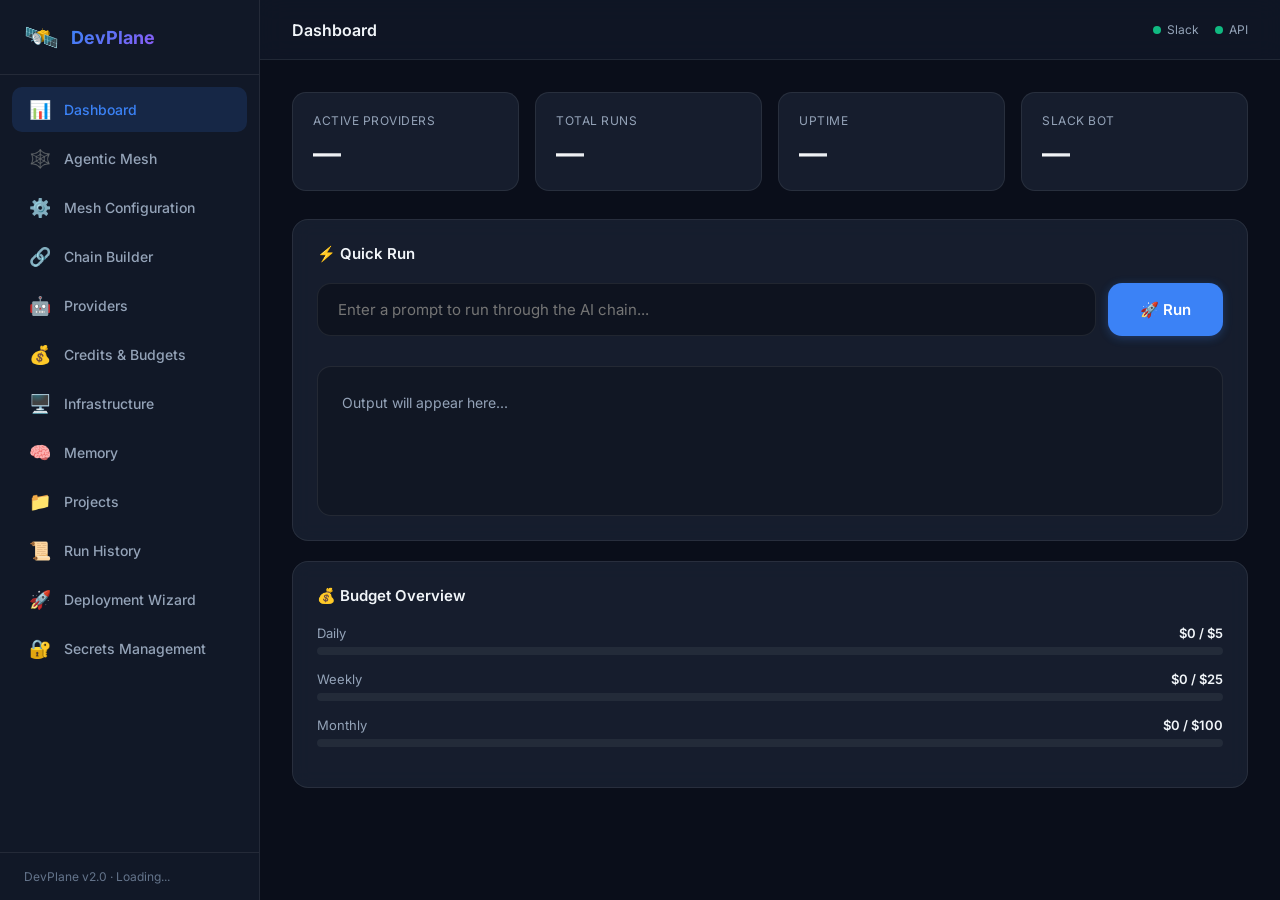
==== commit 9c417a72: "feat(mesh): add unified agentic mesh configuration system - Add mesh configuration API endpoints for" ====
--- a/static/index.html
+++ b/static/index.html
@@ -24,6 +24,12 @@
                 <div class="nav-item active" data-page="dashboard">
                     <span class="icon">📊</span> Dashboard
                 </div>
+                <div class="nav-item" data-page="mesh">
+                    <span class="icon">🕸️</span> Agentic Mesh
+                </div>
+                <div class="nav-item" data-page="meshconfig">
+                    <span class="icon">⚙️</span> Mesh Configuration
+                </div>
                 <div class="nav-item" data-page="chains">
                     <span class="icon">🔗</span> Chain Builder
                 </div>
@@ -44,6 +50,12 @@
                 </div>
                 <div class="nav-item" data-page="history">
                     <span class="icon">📜</span> Run History
+                </div>
+                <div class="nav-item" data-page="deploy">
+                    <span class="icon">🚀</span> Deployment Wizard
+                </div>
+                <div class="nav-item" data-page="secrets">
+                    <span class="icon">🔐</span> Secrets Management
                 </div>
             </nav>
             <div class="sidebar-footer">
@@ -70,6 +82,68 @@
             <div class="page-content">
 
                 <!-- ════════════════════ DASHBOARD ════════════════════ -->
+
+                <!-- ════════════════════ AGENTIC MESH ════════════════════ -->
+                <div class="page" id="page-mesh">
+                    <div class="grid-2" style="margin-bottom:28px">
+                        <div class="card">
+                            <h3>🕸️ Mesh Configuration</h3>
+                            <div id="mesh-config">
+                                <div style="padding:12px 0">
+                                    <label style="display:block;margin-bottom:8px;font-size:13px;color:var(--text-dim)">Execution Mode</label>
+                                    <select id="mesh-mode" style="width:100%;padding:8px;border-radius:6px;background:var(--bg-elevated);border:1px solid var(--border);color:var(--text-main)">
+                                        <option value="tournament">Tournament (Parallel Tiers + Judge)</option>
+                                        <option value="mesh">God-Mode Mesh (Architect → Worker → Critic)</option>
+                                        <option value="agent">Agent Mode (LangGraph Tool Agent)</option>
+                                    </select>
+                                </div>
+                                <div style="padding:12px 0">
+                                    <label style="display:block;margin-bottom:8px;font-size:13px;color:var(--text-dim)">Default Tier</label>
+                                    <select id="mesh-tier" style="width:100%;padding:8px;border-radius:6px;background:var(--bg-elevated);border:1px solid var(--border);color:var(--text-main)">
+                                        <option value="cheap">Cheap (Budget-optimized)</option>
+                                        <option value="mid">Mid (Balanced)</option>
+                                        <option value="premium">Premium (Best quality)</option>
+                                    </select>
+                                </div>
+                                <div style="padding:12px 0">
+                                    <label style="display:block;margin-bottom:8px;font-size:13px;color:var(--text-dim)">Max Iterations</label>
+                                    <input type="number" id="mesh-iterations" value="3" min="1" max="10" style="width:100%;padding:8px;border-radius:6px;background:var(--bg-elevated);border:1px solid var(--border);color:var(--text-main)">
+                                </div>
+                                <button class="btn btn-primary" onclick="saveMeshConfig()" style="margin-top:12px">Save Configuration</button>
+                            </div>
+                        </div>
+                        <div class="card">
+                            <h3>🔌 MCP Servers</h3>
+                            <div id="mcp-servers-list">
+                                <div style="color:var(--text-dim);font-size:13px">Loading MCP servers...</div>
+                            </div>
+                        </div>
+                    </div>
+                    
+                    <div class="card" style="margin-bottom:28px">
+                        <h3>🕸️ Mesh Visualization</h3>
+                        <div id="mesh-visualization" style="min-height:400px;background:var(--bg-elevated);border-radius:8px;position:relative;overflow:hidden">
+                            <div style="color:var(--text-dim);font-size:13px;padding:20px">Loading mesh visualization...</div>
+                        </div>
+                    </div>
+                    
+                    <div class="grid-2">
+                        <div class="card">
+                            <h3>🛤️ Mesh Routes</h3>
+                            <div id="mesh-routes-list">
+                                <div style="color:var(--text-dim);font-size:13px">Loading routes...</div>
+                            </div>
+                        </div>
+                        <div class="card">
+                            <h3>🏆 Tournament History</h3>
+                            <div id="tournament-history">
+                                <div style="color:var(--text-dim);font-size:13px">Loading tournaments...</div>
+                            </div>
+                        </div>
+                    </div>
+                </div>
+
+                <!-- ════════════════════ DASHBOARD CONTINUED ════════════════════ -->
                 <div class="page active" id="page-dashboard">
                     <div class="grid-4" style="margin-bottom:28px">
                         <div class="stat-card">
@@ -135,8 +209,20 @@
                 <!-- ════════════════════ CHAIN BUILDER ════════════════════ -->
                 <div class="page" id="page-chains">
                     <div class="card">
-                        <div class="card-header">
-                            <h3>🔗 Chain Pipeline</h3>
+                        <div class="card-header"
+                            style="display:flex; justify-content:space-between; align-items:center;">
+                            <h3>🔗 Pipeline Engine</h3>
+                            <div
+                                style="display:flex; gap:12px; align-items:center; background:var(--bg-elevated); padding:4px 12px; border-radius:20px;">
+                                <span style="font-size:13px; color:var(--text-dim)">Tournament</span>
+                                <label class="toggle">
+                                    <input type="checkbox" id="mode-toggle-agent"
+                                        onchange="toggleAgentMode(this.checked)">
+                                    <span class="slider"></span>
+                                </label>
+                                <span style="font-size:13px; font-weight:600; color:var(--accent)">Agent
+                                    (LangGraph)</span>
+                            </div>
                         </div>
                         <div class="chain-vis" id="chain-vis">
                             <div class="chain-node">
@@ -194,8 +280,38 @@
                                 Run</button>
                         </div>
                     </div>
-                </div>
-
+    
+                    <!-- ════════════════════ DEPLOYMENT WIZARD ════════════════════ -->
+                    <div class="page" id="page-deploy">
+                        <div class="card">
+                            <div class="card-header">
+                                <h3>🚀 Deployment Wizard</h3>
+                            </div>
+                            <iframe src="/deploy" style="width:100%; height:800px; border:none; border-radius:8px;"></iframe>
+                        </div>
+                    </div>
+    
+                    <!-- ════════════════════ SECRETS MANAGEMENT ════════════════════ -->
+                    <div class="page" id="page-secrets">
+                        <div class="card">
+                            <div class="card-header">
+                                <h3>🔐 Secrets Management</h3>
+                            </div>
+                            <iframe src="/secrets" style="width:100%; height:800px; border:none; border-radius:8px;"></iframe>
+                        </div>
+                    </div>
+    
+                    <!-- ════════════════════ MESH CONFIGURATION ════════════════════ -->
+                    <div class="page" id="page-meshconfig">
+                        <div class="card">
+                            <div class="card-header">
+                                <h3>⚙️ Mesh Configuration</h3>
+                            </div>
+                            <iframe src="/mesh" style="width:100%; height:900px; border:none; border-radius:8px;"></iframe>
+                        </div>
+                    </div>
+    
+                </div>
                 <!-- ════════════════════ PROVIDERS ════════════════════ -->
                 <div class="page" id="page-providers">
                     <div class="card">
